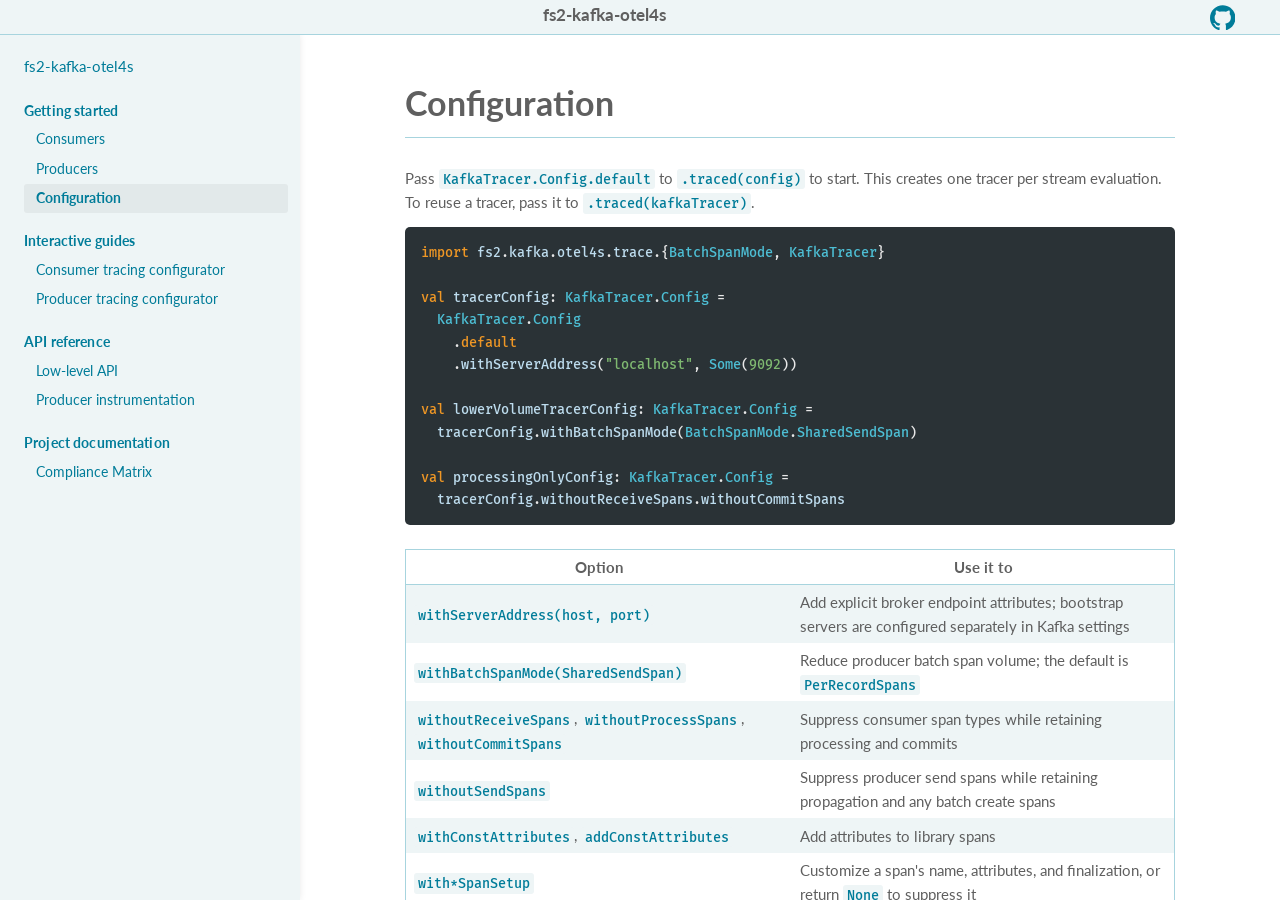
==== getting-started/configuration.html @ 9bfa2861 "deploy: 7fa67c2e1adc628a8ec768952b215c141cdf2041" ====
<!DOCTYPE html>
<html lang="en">
  
  <head>
  <meta http-equiv="Content-Type" content="text/html; charset=UTF-8">
  <meta charset="utf-8">
  <meta name="viewport" content="width=device-width, initial-scale=1.0">
  <meta name="generator" content="Typelevel Laika + Helium Theme" />
  <title>Configuration</title>
  
  <meta name="author" content="Maksym Ochenashko"/>
  
  <meta name="author" content="Maksym Ochenashko"/>
  
  
  <meta name="description" content="site"/>
  
  
  
  
  <link rel="stylesheet" href="https://fonts.googleapis.com/css?family=Lato:400,700">
  
  <link rel="stylesheet" href="https://fonts.googleapis.com/css?family=Fira+Mono:500">
  
  <link rel="stylesheet" type="text/css" href="../helium/site/icofont.min.css" />
    <link rel="stylesheet" type="text/css" href="../helium/site/laika-helium.css" />
    <link rel="stylesheet" type="text/css" href="../site.css" />
    <link rel="stylesheet" type="text/css" href="../assets/tracing-explorer.css" />
  <script src="../helium/site/laika-helium.js"></script>
    <script src="../assets/tracing-explorer.js"></script>
    <script src="../assets/consumer-spans.js"></script>
    <script src="../assets/producer-spans.js"></script>
  
  
  <script> /* for avoiding page load transitions */ </script>
</head>

  <body>

    <header id="top-bar" class="light-default dark-default">

  <div class="row">
    <a id="nav-icon">
      <i class="icofont-laika navigationMenu" title="Navigation">&#xefa2;</i>
    </a>
    
    
  </div>

  <a class="text-link" href="../">fs2-kafka-otel4s</a>

  <div class="row links">
    
    <a class="icon-link svg-link" href="https://github.com/iRevive/fs2-kafka-otel4s"><span class="github" title="Source Code"><svg class="svg-icon" width="100%" height="100%" viewBox="0 0 100 100" version="1.1" xmlns="http://www.w3.org/2000/svg" xml:space="preserve" style="fill-rule:evenodd;clip-rule:evenodd;stroke-linejoin:round;stroke-miterlimit:2;">
  <g class="svg-shape">
    <path d="M49.995,1c-27.609,-0 -49.995,22.386 -49.995,50.002c-0,22.09 14.325,40.83 34.194,47.444c2.501,0.458 3.413,-1.086 3.413,-2.412c0,-1.185 -0.043,-4.331 -0.067,-8.503c-13.908,3.021 -16.843,-6.704 -16.843,-6.704c-2.274,-5.773 -5.552,-7.311 -5.552,-7.311c-4.54,-3.103 0.344,-3.042 0.344,-3.042c5.018,0.356 7.658,5.154 7.658,5.154c4.46,7.64 11.704,5.433 14.552,4.156c0.454,-3.232 1.744,-5.436 3.174,-6.685c-11.102,-1.262 -22.775,-5.553 -22.775,-24.713c-0,-5.457 1.949,-9.92 5.147,-13.416c-0.516,-1.265 -2.231,-6.348 0.488,-13.233c0,0 4.199,-1.344 13.751,5.126c3.988,-1.108 8.266,-1.663 12.518,-1.682c4.245,0.019 8.523,0.574 12.517,1.682c9.546,-6.47 13.736,-5.126 13.736,-5.126c2.728,6.885 1.013,11.968 0.497,13.233c3.204,3.496 5.141,7.959 5.141,13.416c0,19.209 -11.691,23.436 -22.83,24.673c1.795,1.544 3.394,4.595 3.394,9.26c0,6.682 -0.061,12.076 -0.061,13.715c0,1.338 0.899,2.894 3.438,2.406c19.853,-6.627 34.166,-25.354 34.166,-47.438c-0,-27.616 -22.389,-50.002 -50.005,-50.002"/>
  </g>
</svg></span></a>
    
  </div>  

</header>
    
    <nav id="sidebar">

  <div class="row">
    
    <a class="icon-link svg-link" href="https://github.com/iRevive/fs2-kafka-otel4s"><span class="github" title="Source Code"><svg class="svg-icon" width="100%" height="100%" viewBox="0 0 100 100" version="1.1" xmlns="http://www.w3.org/2000/svg" xml:space="preserve" style="fill-rule:evenodd;clip-rule:evenodd;stroke-linejoin:round;stroke-miterlimit:2;">
  <g class="svg-shape">
    <path d="M49.995,1c-27.609,-0 -49.995,22.386 -49.995,50.002c-0,22.09 14.325,40.83 34.194,47.444c2.501,0.458 3.413,-1.086 3.413,-2.412c0,-1.185 -0.043,-4.331 -0.067,-8.503c-13.908,3.021 -16.843,-6.704 -16.843,-6.704c-2.274,-5.773 -5.552,-7.311 -5.552,-7.311c-4.54,-3.103 0.344,-3.042 0.344,-3.042c5.018,0.356 7.658,5.154 7.658,5.154c4.46,7.64 11.704,5.433 14.552,4.156c0.454,-3.232 1.744,-5.436 3.174,-6.685c-11.102,-1.262 -22.775,-5.553 -22.775,-24.713c-0,-5.457 1.949,-9.92 5.147,-13.416c-0.516,-1.265 -2.231,-6.348 0.488,-13.233c0,0 4.199,-1.344 13.751,5.126c3.988,-1.108 8.266,-1.663 12.518,-1.682c4.245,0.019 8.523,0.574 12.517,1.682c9.546,-6.47 13.736,-5.126 13.736,-5.126c2.728,6.885 1.013,11.968 0.497,13.233c3.204,3.496 5.141,7.959 5.141,13.416c0,19.209 -11.691,23.436 -22.83,24.673c1.795,1.544 3.394,4.595 3.394,9.26c0,6.682 -0.061,12.076 -0.061,13.715c0,1.338 0.899,2.894 3.438,2.406c19.853,-6.627 34.166,-25.354 34.166,-47.438c-0,-27.616 -22.389,-50.002 -50.005,-50.002"/>
  </g>
</svg></span></a>
    
  </div>

  <ul class="nav-list">
    <li class="level1 nav-leaf"><a href="../">fs2-kafka-otel4s</a></li>
    <li class="level1 nav-header">Getting started</li>
    <li class="level2 nav-leaf"><a href="consumers.html">Consumers</a></li>
    <li class="level2 nav-leaf"><a href="producers.html">Producers</a></li>
    <li class="level2 active nav-leaf"><a href="#">Configuration</a></li>
    <li class="level1 nav-header">Interactive guides</li>
    <li class="level2 nav-leaf"><a href="../interactive-guides/consumer-tracing.html">Consumer tracing configurator</a></li>
    <li class="level2 nav-leaf"><a href="../interactive-guides/producer-tracing.html">Producer tracing configurator</a></li>
    <li class="level1 nav-header">API reference</li>
    <li class="level2 nav-leaf"><a href="../reference/low-level-api.html">Low-level API</a></li>
    <li class="level2 nav-leaf"><a href="../reference/producer-instrumentation.html">Producer instrumentation</a></li>
    <li class="level1 nav-header">Project documentation</li>
    <li class="level2 nav-leaf"><a href="../project/compliance-matrix.html">Compliance Matrix</a></li>
  </ul>

</nav>

    <div id="container">

      
<nav id="page-nav">
  <p class="header"><a href="#">Configuration</a></p>

  <ul class="nav-list">
    <li class="level1 nav-leaf"><a href="#custom-message-keys">Custom message keys</a></li>
    <li class="level1 nav-leaf"><a href="#resource-binding-and-tracer-reuse">Resource binding and tracer reuse</a></li>
  </ul>

  <p class="footer"></p>
</nav>


      <main class="content">

        <h1 id="configuration" class="title">Configuration</h1>
        <p>Pass <code>KafkaTracer.Config.default</code> to <code>.traced(config)</code> to start. This creates one tracer per stream evaluation.
        To reuse a tracer, pass it to <code>.traced(kafkaTracer)</code>.</p>
        <pre class="keep-together pdf epub"><code class="nohighlight"><span class="keyword">import</span><span> </span><span class="identifier">fs2</span><span>.</span><span class="identifier">kafka</span><span>.</span><span class="identifier">otel4s</span><span>.</span><span class="identifier">trace</span><span>.{</span><span class="type-name">BatchSpanMode</span><span>, </span><span class="type-name">KafkaTracer</span><span>}

</span><span class="keyword">val</span><span> </span><span class="identifier">tracerConfig</span><span>: </span><span class="type-name">KafkaTracer</span><span>.</span><span class="type-name">Config</span><span> =
  </span><span class="type-name">KafkaTracer</span><span>.</span><span class="type-name">Config</span><span>
    .</span><span class="keyword">default</span><span>
    .</span><span class="identifier">withServerAddress</span><span>(</span><span class="string-literal">&quot;localhost&quot;</span><span>, </span><span class="type-name">Some</span><span>(</span><span class="number-literal">9092</span><span>))

</span><span class="keyword">val</span><span> </span><span class="identifier">lowerVolumeTracerConfig</span><span>: </span><span class="type-name">KafkaTracer</span><span>.</span><span class="type-name">Config</span><span> =
  </span><span class="identifier">tracerConfig</span><span>.</span><span class="identifier">withBatchSpanMode</span><span>(</span><span class="type-name">BatchSpanMode</span><span>.</span><span class="type-name">SharedSendSpan</span><span>)

</span><span class="keyword">val</span><span> </span><span class="identifier">processingOnlyConfig</span><span>: </span><span class="type-name">KafkaTracer</span><span>.</span><span class="type-name">Config</span><span> =
  </span><span class="identifier">tracerConfig</span><span>.</span><span class="identifier">withoutReceiveSpans</span><span>.</span><span class="identifier">withoutCommitSpans</span></code></pre>
        <table>
          <thead>
            <tr>
              <th>Option</th>
              <th>Use it to</th>
            </tr>
          </thead>
          <tbody>
            <tr>
              <td><code>withServerAddress(host, port)</code></td>
              <td>Add explicit broker endpoint attributes; bootstrap servers are configured separately in Kafka settings</td>
            </tr>
            <tr>
              <td><code>withBatchSpanMode(SharedSendSpan)</code></td>
              <td>Reduce producer batch span volume; the default is <code>PerRecordSpans</code></td>
            </tr>
            <tr>
              <td><code>withoutReceiveSpans</code>, <code>withoutProcessSpans</code>, <code>withoutCommitSpans</code></td>
              <td>Suppress consumer span types while retaining processing and commits</td>
            </tr>
            <tr>
              <td><code>withoutSendSpans</code></td>
              <td>Suppress producer send spans while retaining propagation and any batch create spans</td>
            </tr>
            <tr>
              <td><code>withConstAttributes</code>, <code>addConstAttributes</code></td>
              <td>Add attributes to library spans</td>
            </tr>
            <tr>
              <td><code>with*SpanSetup</code></td>
              <td>Customize a span&#39;s name, attributes, and finalization, or return <code>None</code> to suppress it</td>
            </tr>
          </tbody>
        </table>
        <p><code>withProcessSpanSetup</code> controls record spans. <code>withBatchProcessSpanSetup</code> controls chunk spans.
        <code>withoutProcessSpans</code> disables both.</p>
        <p>Disabling spans still runs your effects. Use <code>KafkaTracer.noop</code> to disable both spans and header propagation.</p>
        <p>Set client and group IDs in Kafka settings. Set tracing options in <code>KafkaTracer.Config</code>.</p>
        
        <h2 id="custom-message-keys" class="section"><a class="anchor-link left" href="#custom-message-keys"><i class="icofont-laika link">&#xef71;</i></a>Custom message keys</h2>
        <p>Define <code>KafkaMessageKey</code> to include custom keys in <code>messaging.kafka.message.key</code>. Return <code>None</code> to omit a key.</p>
        <p>When changing key types, use <code>tracedWithSerializers</code> to keep key attributes. Plain <code>withSerializers</code> keeps spans
        but stops deriving key attributes for the new type.</p>
        <pre><code class="nohighlight"><span class="keyword">import</span><span> </span><span class="identifier">cats</span><span>.</span><span class="identifier">effect</span><span>.</span><span class="type-name">IO</span><span>
</span><span class="keyword">import</span><span> </span><span class="identifier">fs2</span><span>.</span><span class="identifier">kafka</span><span>.</span><span class="type-name">Serializer</span><span>
</span><span class="keyword">import</span><span> </span><span class="identifier">fs2</span><span>.</span><span class="identifier">kafka</span><span>.</span><span class="identifier">otel4s</span><span>.</span><span class="identifier">trace</span><span>.{</span><span class="type-name">KafkaMessageKey</span><span>, </span><span class="type-name">TracedKafkaProducer</span><span>}

</span><span class="keyword">final</span><span> </span><span class="keyword">class</span><span> </span><span class="type-name">OrderId</span><span>(</span><span class="keyword">val</span><span> </span><span class="identifier">value</span><span>: </span><span class="type-name">String</span><span>)

</span><span class="keyword">implicit</span><span> </span><span class="keyword">val</span><span> </span><span class="identifier">orderIdKafkaMessageKey</span><span>: </span><span class="type-name">KafkaMessageKey</span><span>[</span><span class="type-name">OrderId</span><span>] =
  </span><span class="type-name">KafkaMessageKey</span><span>.</span><span class="identifier">instance</span><span>(</span><span class="identifier">id</span><span> =&gt; </span><span class="type-name">Some</span><span>(</span><span class="identifier">id</span><span>.</span><span class="identifier">value</span><span>))

</span><span class="keyword">def</span><span> </span><span class="declaration-name">remapSerializers</span><span>(
    </span><span class="identifier">producer</span><span>: </span><span class="type-name">TracedKafkaProducer</span><span>[</span><span class="type-name">IO</span><span>, </span><span class="type-name">String</span><span>, </span><span class="type-name">String</span><span>]
): </span><span class="type-name">TracedKafkaProducer</span><span>[</span><span class="type-name">IO</span><span>, </span><span class="type-name">OrderId</span><span>, </span><span class="type-name">String</span><span>] =
  </span><span class="identifier">producer</span><span>.</span><span class="identifier">tracedWithSerializers</span><span>(
    </span><span class="type-name">Serializer</span><span>[</span><span class="type-name">IO</span><span>, </span><span class="type-name">String</span><span>].</span><span class="identifier">contramap</span><span>[</span><span class="type-name">OrderId</span><span>](</span><span class="identifier">_</span><span>.</span><span class="identifier">value</span><span>),
    </span><span class="type-name">Serializer</span><span>[</span><span class="type-name">IO</span><span>, </span><span class="type-name">String</span><span>]
  )</span></code></pre>
        
        <h2 id="resource-binding-and-tracer-reuse" class="section"><a class="anchor-link left" href="#resource-binding-and-tracer-reuse"><i class="icofont-laika link">&#xef71;</i></a>Resource binding and tracer reuse</h2>
        <p>If you allocate clients through <code>Resource</code>, create a <code>KafkaTracer</code> once and bind your handles explicitly. The same
        tracer can also be passed to <code>.traced(kafkaTracer)</code> in stream syntax.</p>
        <pre><code class="nohighlight"><span class="keyword">import</span><span> </span><span class="identifier">cats</span><span>.</span><span class="identifier">effect</span><span>.</span><span class="type-name">Resource</span><span>
</span><span class="keyword">import</span><span> </span><span class="identifier">fs2</span><span>.</span><span class="identifier">kafka</span><span>.{</span><span class="type-name">ConsumerSettings</span><span>, </span><span class="type-name">KafkaConsumer</span><span>, </span><span class="type-name">KafkaProducer</span><span>, </span><span class="type-name">ProducerSettings</span><span>}
</span><span class="keyword">import</span><span> </span><span class="identifier">fs2</span><span>.</span><span class="identifier">kafka</span><span>.</span><span class="identifier">otel4s</span><span>.</span><span class="identifier">trace</span><span>.</span><span class="type-name">TracedKafkaConsumer</span><span>
</span><span class="keyword">import</span><span> </span><span class="identifier">org</span><span>.</span><span class="identifier">typelevel</span><span>.</span><span class="identifier">otel4s</span><span>.</span><span class="identifier">trace</span><span>.</span><span class="type-name">TracerProvider</span><span>

</span><span class="keyword">def</span><span> </span><span class="declaration-name">createTracedProducer</span><span>(
    </span><span class="identifier">producerSettings</span><span>: </span><span class="type-name">ProducerSettings</span><span>[</span><span class="type-name">IO</span><span>, </span><span class="type-name">String</span><span>, </span><span class="type-name">String</span><span>]
)(</span><span class="keyword">implicit</span><span> </span><span class="identifier">tracerProvider</span><span>: </span><span class="type-name">TracerProvider</span><span>[</span><span class="type-name">IO</span><span>]): </span><span class="type-name">Resource</span><span>[</span><span class="type-name">IO</span><span>, </span><span class="type-name">TracedKafkaProducer</span><span>[</span><span class="type-name">IO</span><span>, </span><span class="type-name">String</span><span>, </span><span class="type-name">String</span><span>]] =
  </span><span class="keyword">for</span><span> {
    </span><span class="identifier">kafkaTracer</span><span> &lt;- </span><span class="type-name">KafkaTracer</span><span>.</span><span class="identifier">resource</span><span>[</span><span class="type-name">IO</span><span>](</span><span class="identifier">tracerConfig</span><span>)
    </span><span class="identifier">producer</span><span> &lt;- </span><span class="type-name">KafkaProducer</span><span>.</span><span class="identifier">resource</span><span>[</span><span class="type-name">IO</span><span>, </span><span class="type-name">String</span><span>, </span><span class="type-name">String</span><span>](</span><span class="identifier">producerSettings</span><span>)
  } </span><span class="keyword">yield</span><span> </span><span class="identifier">kafkaTracer</span><span>.</span><span class="identifier">producer</span><span>(</span><span class="identifier">producer</span><span>)

</span><span class="keyword">def</span><span> </span><span class="declaration-name">createTracedConsumer</span><span>(
    </span><span class="identifier">consumerSettings</span><span>: </span><span class="type-name">ConsumerSettings</span><span>[</span><span class="type-name">IO</span><span>, </span><span class="type-name">String</span><span>, </span><span class="type-name">String</span><span>]
)(</span><span class="keyword">implicit</span><span> </span><span class="identifier">tracerProvider</span><span>: </span><span class="type-name">TracerProvider</span><span>[</span><span class="type-name">IO</span><span>]): </span><span class="type-name">Resource</span><span>[</span><span class="type-name">IO</span><span>, </span><span class="type-name">TracedKafkaConsumer</span><span>[</span><span class="type-name">IO</span><span>, </span><span class="type-name">String</span><span>, </span><span class="type-name">String</span><span>]] =
  </span><span class="keyword">for</span><span> {
    </span><span class="identifier">kafkaTracer</span><span> &lt;- </span><span class="type-name">KafkaTracer</span><span>.</span><span class="identifier">resource</span><span>[</span><span class="type-name">IO</span><span>](</span><span class="identifier">tracerConfig</span><span>)
    </span><span class="identifier">consumer</span><span> &lt;- </span><span class="type-name">KafkaConsumer</span><span>.</span><span class="identifier">resource</span><span>[</span><span class="type-name">IO</span><span>, </span><span class="type-name">String</span><span>, </span><span class="type-name">String</span><span>](</span><span class="identifier">consumerSettings</span><span>)
  } </span><span class="keyword">yield</span><span> </span><span class="identifier">kafkaTracer</span><span>.</span><span class="identifier">consumer</span><span>(</span><span class="identifier">consumer</span><span>)</span></code></pre>
        <p>Reuse traced handles for as long as their Kafka clients exist.</p>
        <table>
          <thead>
            <tr>
              <th>Metadata provider</th>
              <th>Lifetime</th>
            </tr>
          </thead>
          <tbody>
            <tr>
              <td><code>Provider.fromConsumer</code> / <code>Provider.fromProducer</code></td>
              <td>Retains the client and caches its identity on first lookup, including failed lookups</td>
            </tr>
            <tr>
              <td><code>Provider.constant</code></td>
              <td>Stores supplied metadata without retaining a client</td>
            </tr>
          </tbody>
        </table>
        <p>For commits, use metadata from the consumer that produced the offsets. Use <code>ConsumerMetadata(None, None)</code>
        when its identity is unavailable.</p>
        <p>The commit batching method requires <code>Temporal</code> for timed flushes and <code>Parallel</code> for separate committers.</p>

        
<hr class="footer-rule"/>
<footer>
  Site generated by <a href="https://typelevel.org/Laika/">Laika</a> with the Helium theme.
</footer>


      </main>

    </div>

  </body>

</html>
---- helium/site/laika-helium.css ----
:root {
  --primary-color: #007c99;
  --primary-light: #eef5f6;
  --primary-medium: #a7d4de;
  --secondary-color: #931813;
  --text-color: #5f5f5f;
  --bg-color: #ffffff;
  --gradient-top: #095269;
  --gradient-bottom: #007c99;
  --component-color: var(--primary-color);
  --component-area-bg: var(--primary-light);
  --component-hover: var(--secondary-color);
  --component-border: var(--primary-medium);
  --subtle-highlight: rgba(0, 0, 0, 0.05);
  --messages-info: #007c99;
  --messages-info-light: #ebf6f7;
  --messages-warning: #b1a400;
  --messages-warning-light: #fcfacd;
  --messages-error: #d83030;
  --messages-error-light: #ffe9e3;
  --syntax-base1: #2a3236;
  --syntax-base2: #8c878e;
  --syntax-base3: #b2adb4;
  --syntax-base4: #bddcee;
  --syntax-base5: #e8e8e8;
  --syntax-wheel1: #e28e93;
  --syntax-wheel2: #ef9725;
  --syntax-wheel3: #ffc66d;
  --syntax-wheel4: #7fb971;
  --syntax-wheel5: #4dbed4;
  --body-font: "Lato", sans-serif;
  --header-font: "Lato", sans-serif;
  --code-font: "Fira Mono", monospace;
  --body-font-size: 15px;
  --code-font-size: 0.9em;
  --small-font-size: 12px;
  --title-font-size: 34px;
  --header2-font-size: 28px;
  --header3-font-size: 20px;
  --header4-font-size: 15px;
  --block-spacing: 10px;
  --line-height: 1.5;
  --content-width: 860px;
  --nav-width: 275px;
  --top-bar-height: 35px;
  color-scheme: light dark;
}

.light-inverted {
  --component-color: var(--primary-medium);
  --component-area-bg: var(--primary-color);
  --component-hover: var(--bg-color);
  --component-border: var(--primary-light);
  --subtle-highlight: rgba(255, 255, 255, 0.15);
}

@media (prefers-color-scheme: dark) {
  :root {
    --primary-color: #a7d4de;
    --primary-light: #125d75;
    --primary-medium: #a7d4de;
    --secondary-color: #f1c47b;
    --text-color: #eeeeee;
    --bg-color: #064458;
    --gradient-top: #064458;
    --gradient-bottom: #197286;
    --component-color: var(--primary-color);
    --component-area-bg: var(--primary-light);
    --component-hover: var(--secondary-color);
    --component-border: var(--primary-medium);
    --subtle-highlight: rgba(255, 255, 255, 0.15);
    --messages-info: #ebf6f7;
    --messages-info-light: #007c99;
    --messages-warning: #fcfacd;
    --messages-warning-light: #817800;
    --messages-error: #ffe9e3;
    --messages-error-light: #d83030;
    --syntax-base1: #2a3236;
    --syntax-base2: #8c878e;
    --syntax-base3: #b2adb4;
    --syntax-base4: #bddcee;
    --syntax-base5: #e8e8e8;
    --syntax-wheel1: #e28e93;
    --syntax-wheel2: #ef9725;
    --syntax-wheel3: #ffc66d;
    --syntax-wheel4: #7fb971;
    --syntax-wheel5: #4dbed4;
  }

  .dark-inverted {
    --component-color: var(--primary-medium);
    --component-area-bg: var(--primary-color);
    --component-hover: var(--bg-color);
    --component-border: var(--primary-light);
    --subtle-highlight: rgba(0, 0, 0, 0.05);
  }
}

*, :after, :before {
  box-sizing: border-box;
}

body {
  font-family: var(--body-font);
  color: var(--text-color);
  background-color: var(--bg-color);
  font-size: var(--body-font-size);
  line-height: var(--line-height);
  position: relative;
  padding-bottom: 40px;
  margin-top: 0;
}

#container {
  position: fixed;
  top: var(--top-bar-height);
  left: 0;
  height: calc(100% - var(--top-bar-height));
  width: 100%;
  overflow-y: auto;
}

main.content {
  display: block;
  width: 100%;
  margin-right: auto;
  margin-left: auto;
  min-height: 100vh;
  padding: 15px 15px 45px;
  margin-bottom: 70px;
}

@media (min-width: 576px) {
  main.content {
    padding: 15px 30px;
  }
}

@media (min-width: 1020px) {
  #container {
    left: var(--nav-width) !important;
    width: calc(100% - var(--nav-width));
    transition: left .25s ease-out;
  }
  main.content {
    max-width: var(--content-width);
    padding: 15px 45px;
  }
}

@media (min-width: 1450px) {
  main.content {
    max-width: 1125px;
  }
  #page-nav + main.content {
    padding: 15px 310px 15px 45px;
  }
}



p, main > div {
  margin: 0 0 var(--block-spacing);
}

/* lists =========================================== */

section > ul li {
  margin-bottom: 25px;
  line-height: var(--line-height);
}

ul, ol {
  padding: 0;
  margin: 0 0 var(--block-spacing) 25px;
}

ul li {
  margin-bottom: calc(var(--block-spacing) / 2);
  line-height: var(--line-height);
}

li ul {
  margin-bottom: var(--block-spacing);
  margin-top: 0;
}

/* headers =========================================== */

section {
  padding-top: 30px;
}

h1, h2, h3, h4, h5, h6 {
  font-family: var(--header-font);
  color: var(--secondary-color);
  margin: var(--block-spacing) 0;
  line-height: 20px; /* TODO */
}

h1, h2, h3 {
  line-height: 40px; /* TODO */
}

h1 {
  font-size: var(--title-font-size);
  margin-top: calc(var(--block-spacing) * 3.5);
  margin-bottom: calc(var(--block-spacing) * 1.2);
}
h1.title {
  padding-top: calc(40px + var(--top-bar-height));
  padding-bottom: 10px;
  margin-top: 0;
  margin-bottom: calc(var(--block-spacing) * 3);
  border-bottom: 1px solid var(--component-border);
}
h2 {
  font-size: var(--header2-font-size);
  margin-top: calc(var(--block-spacing) * 3.5);
  margin-bottom: calc(var(--block-spacing) * 1.2);
}
h3 {
  font-size: var(--header3-font-size);
  margin-top: calc(var(--block-spacing) * 1.6);
  margin-bottom: calc(var(--block-spacing) / 2);
}
h4, h5, h6 {
  font-size: var(--header4-font-size);
  margin-top: calc(var(--block-spacing) * 1.6);
  margin-bottom: calc(var(--block-spacing) / 2);
}

/* links =========================================== */

a {
  color: var(--secondary-color);
  font-weight: bold;
  text-decoration: none;
}
a:hover {
  color: var(--secondary-color);
  text-decoration: underline;
}

/* images =========================================== */

.default-image-block {
  text-align: center;
}

.default-image-block img {
  width: 90%;
  height: auto;
}

img.default-image-span {
  height: 1em;
  width: auto;
}

/* anchor =========================================== */

a.anchor-link {
  visibility: hidden;
  position: absolute;
  display: inline-block;
  width: 1.4em;
  margin-top: -3px;
  text-align: right;
  text-decoration: none;
}
a.anchor-link.left {
  margin-left: -1.4em;
  padding-right: 0.5em;
}
a.anchor-link.right {
  padding-left: 0.5em;
  text-align: left;
}

h1:hover > a.anchor-link,
h2:hover > a.anchor-link,
h3:hover > a.anchor-link,
h4:hover > a.anchor-link,
h5:hover > a.anchor-link,
h6:hover > a.anchor-link {
  visibility: visible;
  text-decoration: none;
}

.anchor-link .icofont-laika {
  font-size: 0.75em;
  color: var(--primary-color);
  -webkit-font-smoothing: antialiased;
  -moz-osx-font-smoothing: grayscale;
}

/* callout =========================================== */

.callout {
  margin: calc(var(--block-spacing) * 2);
  padding: 4px 10px;
  border-radius: 5px;
}
.callout .icofont-laika {
  display: block;
  padding: 5px 0;
}

.callout.warning {
  background-color: var(--messages-warning-light);
  border-left: 7px solid var(--messages-warning);
}
.callout.warning .icofont-laika {
  color: var(--messages-warning);
}

.callout.info {
  background-color: var(--messages-info-light);
  border-left: 7px solid var(--messages-info);
}
.callout.info .icofont-laika {
  color: var(--messages-info);
}

.callout.error {
  background-color: var(--messages-error-light);
  border-left: 7px solid var(--messages-error);
}
.callout.error .icofont-laika {
  color: var(--messages-error);
}

/* inline runtime messages  ======================== */

.inline {
  border-radius: 5px;
  padding: 0 5px 2px 5px
}
.inline code {
  padding-left: 10px;
}
.inline.info {
  background-color: var(--messages-info-light);
  border: 1px solid var(--messages-info);
}
.inline.warning {
  background-color: var(--messages-warning-light);
  border: 1px solid var(--messages-warning);
}
.inline.error {
  background-color: var(--messages-error-light);
  border: 1px solid var(--messages-error);
}

/* tabs =========================================== */

.tab-container {
  margin-top: calc(var(--block-spacing) * 1.8);
  margin-bottom: calc(var(--block-spacing) * 1.8);
}
ul.tab-group {
  list-style: none;
  margin: 0;
  padding: 0;
}
li.tab {
  display: inline-block;
  border: 1px solid var(--component-border);
  border-radius: 5px 5px 0 0;
  background-color: var(--primary-light);
  padding: 2px 5px;
  margin-bottom: -1px !important;
  color: var(--primary-color);
}
li.tab a, li.tab a:hover {
  color: var(--primary-color);
  text-decoration: none;
}
li.tab.active a {
  cursor: default;
}
li.tab.active {
  background-color: var(--bg-color);
  border-bottom-color: transparent;
}
.tab-content {
  display: none;
  padding: 12px 5px 5px;
  border: 1px solid var(--component-border);
  border-radius: 0 5px 5px 5px;
  margin-top: 0 !important;
}
.tab-content.active {
  display: block;
}

/* tables =========================================== */

table {
  margin: calc(var(--block-spacing) * 2) 0;
  border: 1px solid var(--component-border);
  border-collapse: collapse;
}
thead > tr {
  border-bottom: 1px solid var(--component-border);
}
td, th {
  padding: 5px 8px;
}
tbody > tr:nth-child(odd) {
  background: var(--primary-light);
}

/* svg icon ===================================== */

.row a {
  line-height: 1.75em;
}

.svg-link {
  position: relative;
  top: 4px;
}

.svg-icon {
  height: 1.7em;
  width: 1.7em;
}

.svg-shape {
  fill: var(--component-color);
}

a:hover .svg-shape {
  fill: var(--component-hover);
}

/* footer ========================================== */

.footer-rule {
  margin-top: 30px;
}
footer {
  font-size: 0.9em;
  text-align: center;
}

/* other =========================================== */

blockquote {
  margin: calc(var(--block-spacing) * 2);
  font-style: italic;
}

p.title {
  font-weight: bold;
}
.downloads {
  display: flex;
  justify-content: space-evenly;
  margin: 30px 30px var(--block-spacing) 0;
}
.downloads img {
  width: 245px;
  height: auto;
  display: inline-block;
}

.keep-together {
  page-break-inside: avoid;
}

/* mermaid diagrams ==================== */

pre.mermaid {
  color: var(--bg-color); /* avoiding page load flicker */
  background-color: var(--bg-color);
  border: 1px solid var(--primary-medium);
  text-align: center;
}




/* top navigation bar =========================================== */

header {
  display: flex;
  justify-content: space-between;
  background-color: var(--component-area-bg);
  margin: 0;
  position: fixed;
  top: 0;
  left: 0;
  height: var(--top-bar-height);
  z-index: 2000;
  width: 100%;
  align-items: center;
  padding: 0 45px 0 20px;
  border-bottom: 1px solid var(--component-border);
}
header a, nav .row a {
  color: var(--component-color);
}
header a:hover, nav .row a:hover {
  text-decoration: none;
  cursor: pointer;
  color: var(--component-hover)
}

header .image-link {
  height: var(--top-bar-height);
  display: flex;
  flex-direction: column;
  justify-content: center;
}
header img {
  max-height: calc(var(--top-bar-height) - 10px);
  width: auto;
}

header .row a, nav .row a {
  margin: 0 0 0 20px;
}
header .row.links {
  display: none;
}
nav .row {
  margin: 10px 15px 3px 25px;
  padding-bottom: 7px;
  border-bottom: 1px solid var(--component-border);
}

#nav-icon {
  display: inline-block;
}
@media (min-width: 1020px) {
  #nav-icon {
    display: none;
  }
}
@media (min-width: 500px) {
  header .row.links {
    display: block;
  }
  nav .row {
    display: none;
  }
}

header .row.links .row.links {
  display: inline-block;
}

.text-link {
  position: relative;
  bottom: 2px;
}

.button-link, #header-right .button-link, #header-left .menu-toggle, nav .row a.button-link {
  position: relative;
  bottom: 2px;
  display: inline-block;
  border-radius: 9px;
  padding: 0 7px;
  background-color: var(--component-color);
  color: var(--component-area-bg);
  font-size: 0.9em;
}
.button-link:hover, #header-right .button-link:hover {
  background-color: var(--component-hover);
  color: var(--component-area-bg);
  text-decoration: none;
}

/* menus =================================================== */

.menu-toggle:after {
  display: inline-block;
  width: 0;
  height: 0;
  content: "";
  margin-left: 0.5em;
  margin-bottom: 0.1em;
  border-left: 8px solid transparent;
  border-right: 8px solid transparent;
  border-top: 8px solid var(--component-color);
}

.menu-toggle:hover:after {
  border-top: 8px solid var(--component-hover);
}

.menu-container {
  position: relative;
  display: inline-block;
}

.menu-content {
  display: none;
  position: absolute;
  z-index: 5000;
  left: 20px;
  top: calc(var(--top-bar-height) - 10px);
  background-color: var(--bg-color);
  border: 1px solid var(--component-border);
  border-radius: 5px;
  white-space: nowrap;
}

.menu-content ul.nav-list {
  padding-top: 5px;
  padding-bottom: 5px;
  margin: 0;
}
.menu-content .nav-list li {
  margin-left: 0;
  margin-bottom: 2px;
}
.menu-content .nav-list li a {
  margin: 0;
  line-height: 1.2;
}
.menu-content.menu-open {
  display: block;
}

/* version menu =================================================== */

.left-column {
  display: inline-block;
  width: 3.5em;
}
.version-label {
  border-radius: 3px;
  padding: 1px 3px;
  color: white;
  font-size: 0.8em;
  margin-right: 1em;
}
.version-label.eol {
  background-color: gray;
}
.version-label.stable {
  background-color: green;
}
.version-label.dev, .version-label.development, .version-label.milestone {
  background-color: yellow;
  color: black;
}

/* navigation lists - common styles (menus, main nav, page nav) ==== */

.nav-list {
  font-size: var(--body-font-size);
}

.nav-list li {
  margin-left: 10px;
  margin-bottom: 2px;
  line-height: 1.1;
}

.nav-list li a {
  display: block;
  padding: 3px 15px 4px 15px;
  color: var(--primary-color);
  font-weight: normal;
}

/* left navigation bar =========================================== */

#sidebar {
  position: fixed;
  background-color: var(--primary-light);
  width: var(--nav-width);
  margin-left: calc(var(--nav-width) * -1);
  left: 0;
  z-index: 1000;
  height: calc(100% - var(--top-bar-height));
  top: var(--top-bar-height);
  overflow-x: hidden;
  overflow-y: auto;
  transition: margin .25s ease-out;
}

@media (min-width: 1020px) {
  #sidebar {
    margin-left: 0;
    box-shadow: -2px 0 8px rgba(0, 0, 0, 0.15);
  }
}

#sidebar.nav-open {
  margin-left: 0 !important;
}

#sidebar ul {
  margin-bottom: 15px;
}

#sidebar ul.nav-list {
  padding-top: 10px;
  padding-bottom: 15px;
  margin: 0 0 0 15px;
}

#sidebar .nav-list li.level1 {
  margin-left: -5px;
  padding: 1px 0;
  font-size: 1.1em;
}

#sidebar .nav-list li.level1.nav-node {
  margin-bottom: 5px;
  border-bottom: 2px solid var(--secondary-color);
}

#sidebar .nav-list li.level1 a {
  margin-left: 0;
  padding: 3px 15px 4px 15px;
}

#sidebar .nav-list li.level1.nav-node a {
  padding-bottom: 1px;
}

#sidebar .nav-list li.nav-header {
  color: var(--secondary-color);
  display: block;
  padding: 3px 15px;
  font-weight: bold;
  text-transform: uppercase;
  margin-left: -5px;
  font-size: 1em;
}
#sidebar .nav-list li.level1.nav-header { /* for higher specificity */
  padding: 3px 15px;
}

#sidebar .nav-list li.nav-header.level2 {
  margin-left: 10px;
  margin-top: 5px;
  font-size: 0.9em;
}

#sidebar .nav-list .level3 {
  margin-left: 18px;
  font-size: 0.9em;
}

/* right page navigation =========================================== */

#page-nav .icofont-laika {
  font-size: 1.2em;
  margin-right: 0.6em;
}

ul.nav-list, #page-nav ul {
  list-style: none;
}

#page-nav ul {
  margin: 12px;
}
#page-nav .level3 {
  margin-left: 24px;
  font-size: 0.9em;
}
#page-nav a {
  display: block;
  color: var(--primary-color);
  font-weight: normal;
}
#page-nav .header, #page-nav .footer {
  padding: 5px 12px;
  margin: 0;
}
#page-nav .header {
  background-color: var(--primary-color);
}
#page-nav .footer {
  border-top: 1px solid var(--component-border);
}

#page-nav ul.nav-list {
  padding: 0;
  margin: 12px;
}
#page-nav .nav-list li {
  margin: 0 0 5px 0;
  line-height: 1.5;
}
#page-nav .nav-list .level1 {
  font-size: 1em;
}
#page-nav .nav-list .level2 {
  margin-left: 18px;
  font-size: 0.9em;
}
#page-nav .nav-list li a {
  padding: 0;
}

#page-nav li a:hover,
.nav-list li a:hover {
  background-color: rgba(0, 0, 0, 0.03);
  text-decoration: none;
}

.nav-list .active a,
.nav-list .active a:hover,
#page-nav .header a,
#page-nav .header a:hover {
  color: var(--bg-color);
  background-color: var(--primary-color);
  text-decoration: none;
}
#page-nav .footer a,
#page-nav .footer a:hover {
  color: var(--primary-color);
  text-decoration: none;
}

.nav-list li + .nav-header {
  margin-top: 9px;
}

#page-nav {
  display: none;
  position: fixed;
  top: calc(45px + var(--top-bar-height));
  right: 45px;
  width: 250px;
  background-color: var(--primary-light);
  border-radius: 5px;
}

@media (min-width: 1450px) {
  #page-nav {
    display: inline-block;
  }
}
@media (max-width: 1450px) {
  #page-nav.all-screens {
    display: block;
    position: static;
    width: 100%;
    max-width: var(--content-width);
    background-color: transparent;
    margin-left: auto;
    margin-right: auto;
    padding: 75px 45px 10px 45px;
  }
}

.icofont-laika {
  font-size: 1.75em;
}


pre {
  display: block;
  background-color: var(--syntax-base1);
  border-radius: 5px;
  padding: 12px 9px 9px 15px;
  margin: 0 0 var(--block-spacing);
  line-height: 1.4;
  word-break: break-all;
  word-wrap: break-word;
  white-space: pre-wrap;
}
code {
  font-family: var(--code-font);
  color: var(--primary-color);
  font-size: var(--code-font-size);
  font-weight: 500;
  white-space: nowrap;
  padding: 0 0.1em;
}
a code {
  color: inherit;
}
pre code {
  color: var(--syntax-base5);
  background-color: transparent;
  padding: 0;
  border: 0;
  white-space: pre-wrap;
}

code .identifier {
  color: var(--syntax-base4);
}
code .tag-punctuation {
  color: var(--syntax-base3);
}
code .comment, code .xml-cdata, code .markup-quote {
  color: var(--syntax-base2);
}

code .substitution, code .xml-processing-instruction, code .markup-emphasized, code .annotation {
  color: var(--syntax-wheel1);
}
code .keyword, code .escape-sequence, code .markup-headline {
  color: var(--syntax-wheel2);
}
code .attribute-name, .markup-link-target, code .declaration-name {
  color: var(--syntax-wheel3);
}
code .number-literal, .string-literal, .literal-value, .boolean-literal, .char-literal, .symbol-literal, .regex-literal, .markup-link-text {
  color: var(--syntax-wheel4);
}
code .type-name, code .tag-name, code .xml-dtd-tag-name, code .markup-fence {
  color: var(--syntax-wheel5);
}

code .diff-added {
  background-color: rgb(0 175 0 / 40%);
}
code .diff-removed {
  background-color: rgb(250 0 0 / 40%);
}



ul.toc, .toc ul {
  list-style: none;
}
.toc.nav-list li {
  line-height: 1.4;
}
.toc.nav-list a {
  font-weight: bold;
  color: var(--primary-color);
}
.toc.nav-list li.nav-header {
  font-size: var(--title-font-size);
  margin-bottom: 20px;
  margin-top: 36px;
  background: linear-gradient(180deg, rgba(0,0,0,0) 65%, var(--primary-light) 65%);
  color: var(--secondary-color);
  display: block;
  padding: 3px 15px;
  font-weight: bold;
  text-transform: uppercase;
  margin-left: -5px;
  line-height: 20px;
}
.toc.active {
  display: none;
}
.toc.level2 {
  font-size: var(--header2-font-size);
  margin-left: 10px;
  margin-top: 20px;
}
.toc.level2 a {
  color: var(--secondary-color);
}
.toc.level3 {
  font-size: var(--header3-font-size);
  margin-left: 25px;
}
.toc.level4 {
  font-size: var(--body-font-size);
  margin-left: 40px;
}
.toc.level3 a, .toc.level4 a {
  color: var(--primary-color);
}
p.toc {
  margin-bottom: 5px;
}
---- site.css ----
/* Copyright 2026 Typelevel. Licensed under the Apache License, Version 2.0.
 * Adapted from https://github.com/typelevel/otel4s/pull/1337. */
:root {
  --block-spacing: 12px;
  --line-height: 1.6;
  --nav-width: 300px;
}

/* Project identity */

#top-bar > .text-link {
  color: var(--text-color);
  font-weight: bold;
  font-size: 1.15em;
}

/* Content hierarchy */

main.content h1,
main.content h2,
main.content h3,
main.content h4,
main.content h5,
main.content h6 {
  color: var(--text-color);
  line-height: 1.25;
}

main.content h1.title {
  padding-top: 32px;
  padding-bottom: 12px;
  margin-bottom: 28px;
}

main.content h2 {
  margin-top: 44px;
  margin-bottom: 14px;
}

main.content h3,
main.content h4,
main.content h5,
main.content h6 {
  margin-top: 26px;
}

main.content pre {
  padding: 14px 16px;
  line-height: 1.5;
  overflow-x: auto;
  overflow-wrap: anywhere;
  word-break: normal;
  white-space: pre-wrap;
}

main.content pre code {
  white-space: pre-wrap;
}

main.content :not(pre) > code {
  padding: 0.12em 0.3em;
  background-color: var(--primary-light);
  border-radius: 3px;
}

/* Build-tool and configuration selectors */

main.content .tab-container {
  margin-top: 20px;
  margin-bottom: 24px;
}

main.content li.tab {
  padding: 5px 9px;
  margin-right: 4px;
  border: 0;
  border-bottom: 2px solid transparent;
  border-radius: 0;
  background: transparent;
}

main.content li.tab:not(.active):hover {
  background: var(--primary-light);
  border-bottom-color: var(--component-border);
}

main.content li.tab.active {
  border-bottom-color: var(--secondary-color);
  background: transparent;
}

main.content li.tab.active a {
  color: var(--text-color);
  font-weight: bold;
}

main.content li.tab a:focus-visible {
  outline: 2px solid var(--primary-color);
  outline-offset: 3px;
}

main.content .tab-content {
  padding: 14px 0 0;
  border: 0;
  border-top: 1px solid var(--component-border);
  border-radius: 0;
}

/* Callouts and tables */

main.content .callout {
  margin: 20px 0;
  padding: 10px 14px;
  border-radius: 3px;
}

main.content .callout .icofont-laika {
  display: block;
  padding: 0 0 5px;
  font-size: 1em;
}

main.content .callout.info,
main.content .callout.warning,
main.content .callout.error {
  border-left-width: 4px;
}

main.content .callout > :last-child {
  margin-bottom: 0;
}

@media (max-width: 575px) {
  main.content table {
    display: block;
    max-width: 100%;
    overflow-x: auto;
  }
}

/* Main navigation */

#sidebar ul.nav-list {
  padding: 16px 12px 28px;
  margin: 0;
}

#sidebar .nav-list li {
  margin-bottom: 1px;
  line-height: 1.3;
}

#sidebar .nav-list li a,
#sidebar .nav-list li.level1 a,
#sidebar .nav-list li.level1.nav-node a {
  padding: 5px 12px;
  border-radius: 3px;
}

#sidebar .nav-list li.level1 {
  margin-left: 0;
  font-size: 1em;
}

#sidebar .nav-list li.level2 {
  margin-left: 12px;
  font-size: 0.95em;
}

#sidebar .nav-list li.nav-header,
#sidebar .nav-list li.level1.nav-header {
  padding: 5px 12px;
  margin-top: 14px;
  margin-left: 0;
  color: var(--primary-color);
  font-size: 0.92em;
  letter-spacing: 0.01em;
  text-transform: none;
}

#sidebar .nav-list .active a,
#sidebar .nav-list .active a:hover {
  color: var(--primary-color);
  background: var(--subtle-highlight);
  font-weight: bold;
}

/* Page outline */

#page-nav .header {
  background: transparent;
  border-bottom: 1px solid var(--component-border);
}

#page-nav .header a,
#page-nav .header a:hover {
  color: var(--primary-color);
  background: transparent;
  font-weight: bold;
}

#page-nav .footer {
  border-top: 0;
}

#page-nav .nav-list li {
  margin-bottom: 7px;
  line-height: 1.35;
}
---- assets/tracing-explorer.css ----
/* Copyright 2026 Typelevel. Licensed under the Apache License, Version 2.0. */
.tracing-explorer {
  --ce-client: var(--primary-color, #245a70);
  --ce-consumer: var(--secondary-color, #b84343);
  --ce-app: var(--text-color, #334155);
  --ce-border: var(--component-border, #cbd5e1);
  --ce-columns: 4;
  margin: 1.5rem 0 2.5rem;
  font-variant-numeric: tabular-nums;
}
.tracing-explorer [hidden] { display: none !important; }
.tracing-explorer .ce-picker { display: grid; grid-template-columns: 1.25fr 1fr; gap: 1rem; }
.tracing-explorer fieldset {
  min-width: 0;
  margin: 0;
  padding: 1rem 1.15rem 1.15rem;
  border: 1px solid var(--ce-border);
  border-radius: 10px;
}
.tracing-explorer legend { font-weight: 600; padding: 0 0.4rem; }
.tracing-explorer .ce-controls > label {
  display: grid;
  grid-template-columns: 90px minmax(0, 1fr);
  align-items: center;
  gap: 0.65rem;
  margin: 0 0 0.65rem;
  font-size: 0.9em;
}
.tracing-explorer select,
.tracing-explorer input:not([type="checkbox"]) {
  box-sizing: border-box;
  min-width: 0;
  width: 100%;
  padding: 0.5rem 0.6rem;
  font: inherit;
  color: inherit;
  background: var(--bg-color, #fff);
  border: 1px solid var(--ce-border);
  border-radius: 5px;
}
.tracing-explorer input[type="checkbox"] {
  width: 1rem;
  height: 1rem;
  margin: 0;
  flex-shrink: 0;
  accent-color: var(--ce-client);
}
.tracing-explorer .ce-toggles {
  display: flex;
  flex-wrap: wrap;
  gap: 0.35rem 1rem;
  padding-top: 0.75rem;
  margin-top: 1rem;
  border-top: 1px solid var(--ce-border);
}
.tracing-explorer .ce-toggles label { display: flex; align-items: center; gap: 0.45rem; min-height: 2rem; font-size: 0.9em; }
.tracing-explorer button { font: inherit; color: inherit; cursor: pointer; touch-action: manipulation; }
.tracing-explorer button:disabled { cursor: default; opacity: 0.55; }
.tracing-explorer button {
  padding: 0.45rem 0.7rem;
  border: 1px solid var(--ce-border);
  border-radius: 5px;
  background: var(--bg-color, #fff);
  font-size: 0.9em;
}
.tracing-explorer button:hover { background: var(--subtle-highlight, #f1f5f9); }
.tracing-explorer :focus-visible { outline: 2px solid var(--ce-client); outline-offset: 3px; }
.tracing-explorer .ce-constants > p { font-size: 0.9em; }
.tracing-explorer .ce-attribute-row { display: grid; grid-template-columns: minmax(0, 1fr) 90px; gap: 0.5rem; margin-bottom: 0.9rem; }
.tracing-explorer .ce-attribute-row > :nth-child(3) { grid-column: 1; }
.tracing-explorer .ce-attribute-row > button { grid-column: 2; }
.tracing-explorer [data-errors] { color: var(--secondary-color, #b84343); }
.tracing-explorer [data-errors]:empty { margin: 0; }
.tracing-explorer .ce-work { display: grid; grid-template-columns: repeat(var(--ce-columns), minmax(0, 1fr)); gap: 3px; }
.tracing-explorer .ce-phase { padding: 0.8rem 0.35rem; background: var(--subtle-highlight, #f1f5f9); text-align: center; overflow-wrap: anywhere; font-size: 0.85em; border-radius: 4px; }
.tracing-explorer .ce-span-row {
  display: grid;
  grid-template-columns: minmax(140px, 1.25fr) minmax(120px, 1.6fr) 52px minmax(85px, 0.8fr);
  gap: 0.75rem;
  align-items: center;
  padding: 0.55rem 0.5rem;
  border-radius: 5px;
}
.tracing-explorer .ce-heading { border-bottom: 1px solid var(--ce-border); border-radius: 0; font-size: 0.85em; }
.tracing-explorer .ce-axis { display: flex; justify-content: space-between; font-size: 0.85em; white-space: nowrap; }
.tracing-explorer .ce-track {
  display: grid;
  grid-template-columns: repeat(var(--ce-columns), minmax(0, 1fr));
  background: repeating-linear-gradient(to right, var(--ce-border) 0 1px, transparent 1px calc(100% / var(--ce-columns)));
}
.tracing-explorer .ce-bar { height: 1rem; min-width: 0; padding: 0; border: 0; border-radius: 3px; background: var(--ce-client); }
.tracing-explorer [data-kind="PRODUCER"] .ce-bar,
.tracing-explorer [data-kind="CONSUMER"] .ce-bar { background: var(--ce-consumer); }
.tracing-explorer [data-kind="INTERNAL"] .ce-bar { background: var(--ce-app); }
.tracing-explorer .ce-bar:hover { filter: brightness(1.15); }
.tracing-explorer .ce-span { margin: 0.2rem 0; border: 1px solid transparent; border-radius: 6px; }
.tracing-explorer .ce-span > summary { list-style: none; cursor: pointer; }
.tracing-explorer .ce-span > summary::-webkit-details-marker { display: none; }
.tracing-explorer .ce-span-name { display: flex; align-items: baseline; gap: 0.5rem; min-width: 0; overflow-wrap: anywhere; font-size: 0.9em; }
.tracing-explorer .ce-span-name::before { content: "+"; flex-shrink: 0; width: 0.75rem; font-weight: 600; }
.tracing-explorer .ce-span[open] .ce-span-name::before { content: "−"; }
.tracing-explorer .ce-child .ce-span-name { padding-left: 1rem; }
.tracing-explorer .ce-span[open] { border-color: var(--ce-border); }
.tracing-explorer .ce-span[open] > summary,
.tracing-explorer .ce-span > summary:hover { background: var(--subtle-highlight, #f1f5f9); }
.tracing-explorer .ce-span[open] .ce-span-name { font-weight: 600; }
.tracing-explorer .ce-span-details { padding: 0.75rem 1rem; border-top: 1px solid var(--ce-border); }
.tracing-explorer .ce-span-details p { font-size: 0.9em; overflow-wrap: anywhere; }
.tracing-explorer .ce-links { display: flex; justify-content: flex-end; flex-wrap: wrap; gap: 0.3rem; }
.tracing-explorer .ce-links-heading { text-align: right; }
.tracing-explorer .ce-context-link { padding: 0.1rem 0.4rem; border: 1px dashed var(--ce-border); border-radius: 4px; font-size: 0.8em; }
.tracing-explorer .ce-context-link:hover { background: var(--subtle-highlight, #f1f5f9); }
.tracing-explorer .ce-context { margin: 0.6rem 0; padding: 0.8rem 1rem; border: 1px dashed var(--ce-border); border-radius: 6px; scroll-margin-top: 6rem; }
.tracing-explorer .ce-context:target { border-color: var(--ce-client); background: var(--subtle-highlight, #f1f5f9); }
.tracing-explorer .ce-context h4 { margin: 0 0 0.4rem; }
.tracing-explorer .ce-context p { margin: 0; font-size: 0.85em; }
.tracing-explorer .ce-code-actions { display: flex; align-items: center; gap: 0.75rem; margin-bottom: 0.6rem; }
.tracing-explorer .ce-duration { font-size: 0.8em; }
.tracing-explorer .ce-attributes { width: 100%; table-layout: fixed; font-size: 0.85em; }
.tracing-explorer .ce-attributes th:first-child { width: 44%; }
.tracing-explorer .ce-attributes td,
.tracing-explorer .ce-attributes th { padding: 0.5rem; overflow-wrap: anywhere; text-align: left; }
.tracing-explorer .ce-attributes th { font-weight: 600; }
.tracing-explorer .ce-constant { background: var(--subtle-highlight, #f1f5f9); }
.tracing-explorer .ce-notice { font-weight: 600; }
.tracing-explorer .ce-muted { font-size: 0.85em; line-height: 1.6; }
.tracing-explorer pre { white-space: pre-wrap; overflow-wrap: anywhere; }
@media (max-width: 900px) { .tracing-explorer .ce-picker { grid-template-columns: 1fr; } }
@media (max-width: 550px) {
  .tracing-explorer fieldset { padding: 0.85rem; }
  .tracing-explorer .ce-span-row { grid-template-columns: minmax(95px, 1fr) minmax(90px, 1.2fr) 40px; gap: 0.4rem; }
  .tracing-explorer .ce-links { grid-column: 2 / -1; }
  .tracing-explorer .ce-links-heading { display: none; }
  .tracing-explorer .ce-span-details { padding: 0.7rem; }
  .tracing-explorer .ce-axis { font-size: 0.75em; }
  .tracing-explorer .ce-attributes th:first-child { width: 38%; }
  .tracing-explorer .ce-attributes { font-size: 0.8em; }
}
@media (prefers-reduced-motion: reduce) { .tracing-explorer * { scroll-behavior: auto; } }

.tracing-explorer .ce-attributes { display: table; }

.tracing-explorer .ce-span { scroll-margin-top: 6rem; }
.tracing-explorer .ce-span:target { border-color: var(--ce-client); }
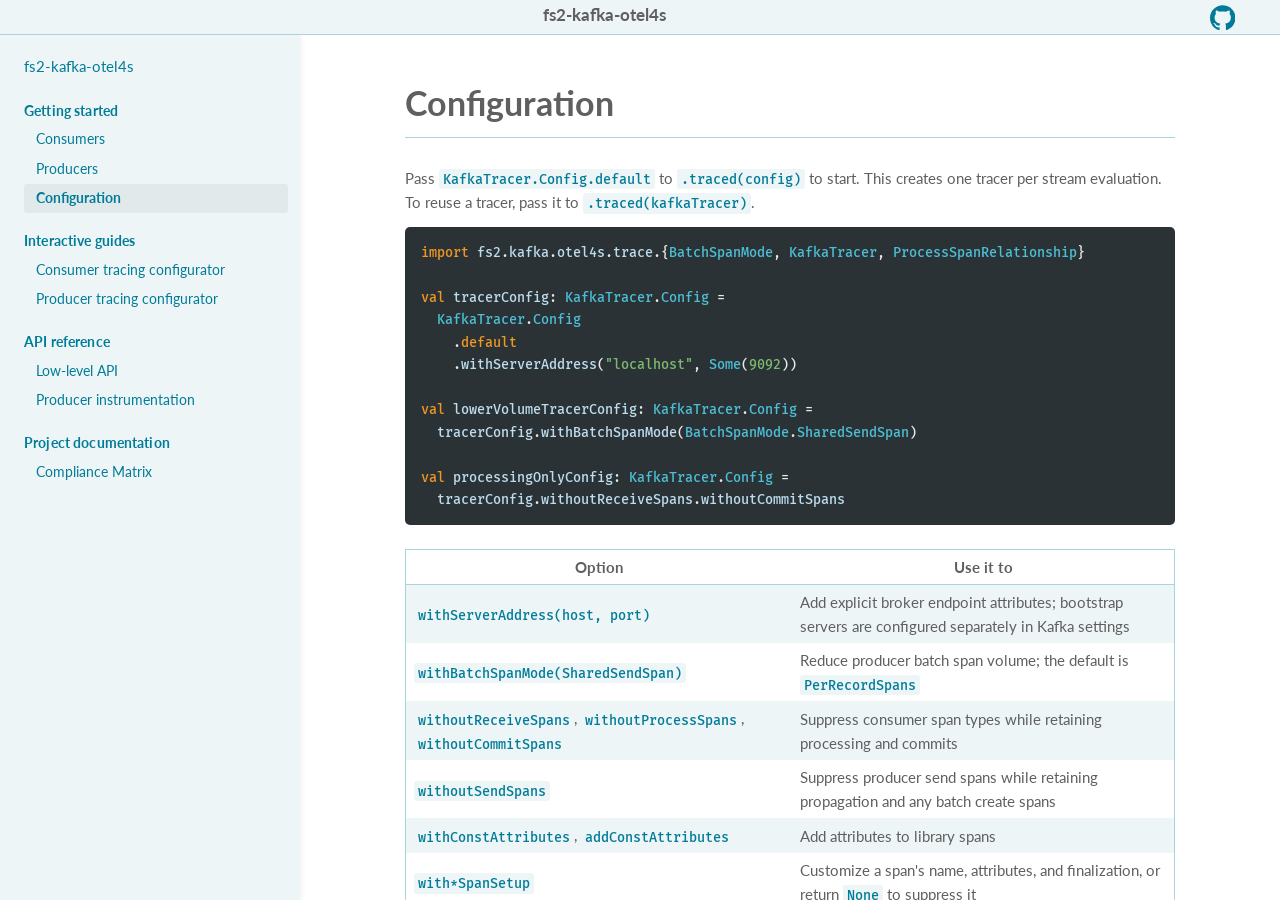
==== commit cc142b7a: "deploy: eb96d20526943f2482939b7805a2cea39a769d26" ====
--- a/getting-started/configuration.html
+++ b/getting-started/configuration.html
@@ -98,6 +98,7 @@
   <p class="header"><a href="#">Configuration</a></p>
 
   <ul class="nav-list">
+    <li class="level1 nav-leaf"><a href="#process-span-relationships">Process span relationships</a></li>
     <li class="level1 nav-leaf"><a href="#custom-message-keys">Custom message keys</a></li>
     <li class="level1 nav-leaf"><a href="#resource-binding-and-tracer-reuse">Resource binding and tracer reuse</a></li>
   </ul>
@@ -111,7 +112,7 @@
         <h1 id="configuration" class="title">Configuration</h1>
         <p>Pass <code>KafkaTracer.Config.default</code> to <code>.traced(config)</code> to start. This creates one tracer per stream evaluation.
         To reuse a tracer, pass it to <code>.traced(kafkaTracer)</code>.</p>
-        <pre class="keep-together pdf epub"><code class="nohighlight"><span class="keyword">import</span><span> </span><span class="identifier">fs2</span><span>.</span><span class="identifier">kafka</span><span>.</span><span class="identifier">otel4s</span><span>.</span><span class="identifier">trace</span><span>.{</span><span class="type-name">BatchSpanMode</span><span>, </span><span class="type-name">KafkaTracer</span><span>}
+        <pre class="keep-together pdf epub"><code class="nohighlight"><span class="keyword">import</span><span> </span><span class="identifier">fs2</span><span>.</span><span class="identifier">kafka</span><span>.</span><span class="identifier">otel4s</span><span>.</span><span class="identifier">trace</span><span>.{</span><span class="type-name">BatchSpanMode</span><span>, </span><span class="type-name">KafkaTracer</span><span>, </span><span class="type-name">ProcessSpanRelationship</span><span>}
 
 </span><span class="keyword">val</span><span> </span><span class="identifier">tracerConfig</span><span>: </span><span class="type-name">KafkaTracer</span><span>.</span><span class="type-name">Config</span><span> =
   </span><span class="type-name">KafkaTracer</span><span>.</span><span class="type-name">Config</span><span>
@@ -161,6 +162,37 @@
         <code>withoutProcessSpans</code> disables both.</p>
         <p>Disabling spans still runs your effects. Use <code>KafkaTracer.noop</code> to disable both spans and header propagation.</p>
         <p>Set client and group IDs in Kafka settings. Set tracing options in <code>KafkaTracer.Config</code>.</p>
+        
+        <h2 id="process-span-relationships" class="section"><a class="anchor-link left" href="#process-span-relationships"><i class="icofont-laika link">&#xef71;</i></a>Process span relationships</h2>
+        <p>Set <code>SpanSetup.Process.relationship</code> through either process setup hook:</p>
+        <table>
+          <thead>
+            <tr>
+              <th>Mode</th>
+              <th>Behavior</th>
+            </tr>
+          </thead>
+          <tbody>
+            <tr>
+              <td><code>Link</code> (default)</td>
+              <td>Start a root span and link to message context</td>
+            </tr>
+            <tr>
+              <td><code>ParentFromRecord</code></td>
+              <td>Use message context as parent, retaining the message link and linking any distinct valid ambient context</td>
+            </tr>
+          </tbody>
+        </table>
+        <pre class="keep-together pdf epub"><code class="nohighlight"><span class="keyword">val</span><span> </span><span class="identifier">perTopicConfig</span><span> = </span><span class="identifier">tracerConfig</span><span>.</span><span class="identifier">withProcessSpanSetup</span><span> { </span><span class="identifier">ctx</span><span> =&gt;
+  </span><span class="type-name">KafkaTracer</span><span>.</span><span class="type-name">Config</span><span>.</span><span class="type-name">Defaults</span><span>.</span><span class="identifier">processSpanSetup</span><span>(</span><span class="identifier">ctx</span><span>).</span><span class="identifier">map</span><span> { </span><span class="identifier">setup</span><span> =&gt;
+    </span><span class="keyword">if</span><span> (</span><span class="identifier">ctx</span><span>.</span><span class="identifier">topic</span><span> == </span><span class="string-literal">&quot;orders&quot;</span><span>) </span><span class="identifier">setup</span><span>.</span><span class="identifier">withRelationship</span><span>(</span><span class="type-name">ProcessSpanRelationship</span><span>.</span><span class="type-name">ParentFromRecord</span><span>)
+    </span><span class="keyword">else</span><span> </span><span class="identifier">setup</span><span>
+  }
+}</span></code></pre>
+        <p>Use <code>withBatchProcessSpanSetup</code> independently for batch processing, with
+        <code>KafkaTracer.Config.Defaults.batchProcessSpanSetup(ctx)</code> as the starting point.
+        Parenting applies to single-record processing and singleton batches. Missing or invalid context produces a root;
+        multiple-record batches remain linked roots. Receive and commit behavior stays the same.</p>
         
         <h2 id="custom-message-keys" class="section"><a class="anchor-link left" href="#custom-message-keys"><i class="icofont-laika link">&#xef71;</i></a>Custom message keys</h2>
         <p>Define <code>KafkaMessageKey</code> to include custom keys in <code>messaging.kafka.message.key</code>. Return <code>None</code> to omit a key.</p>
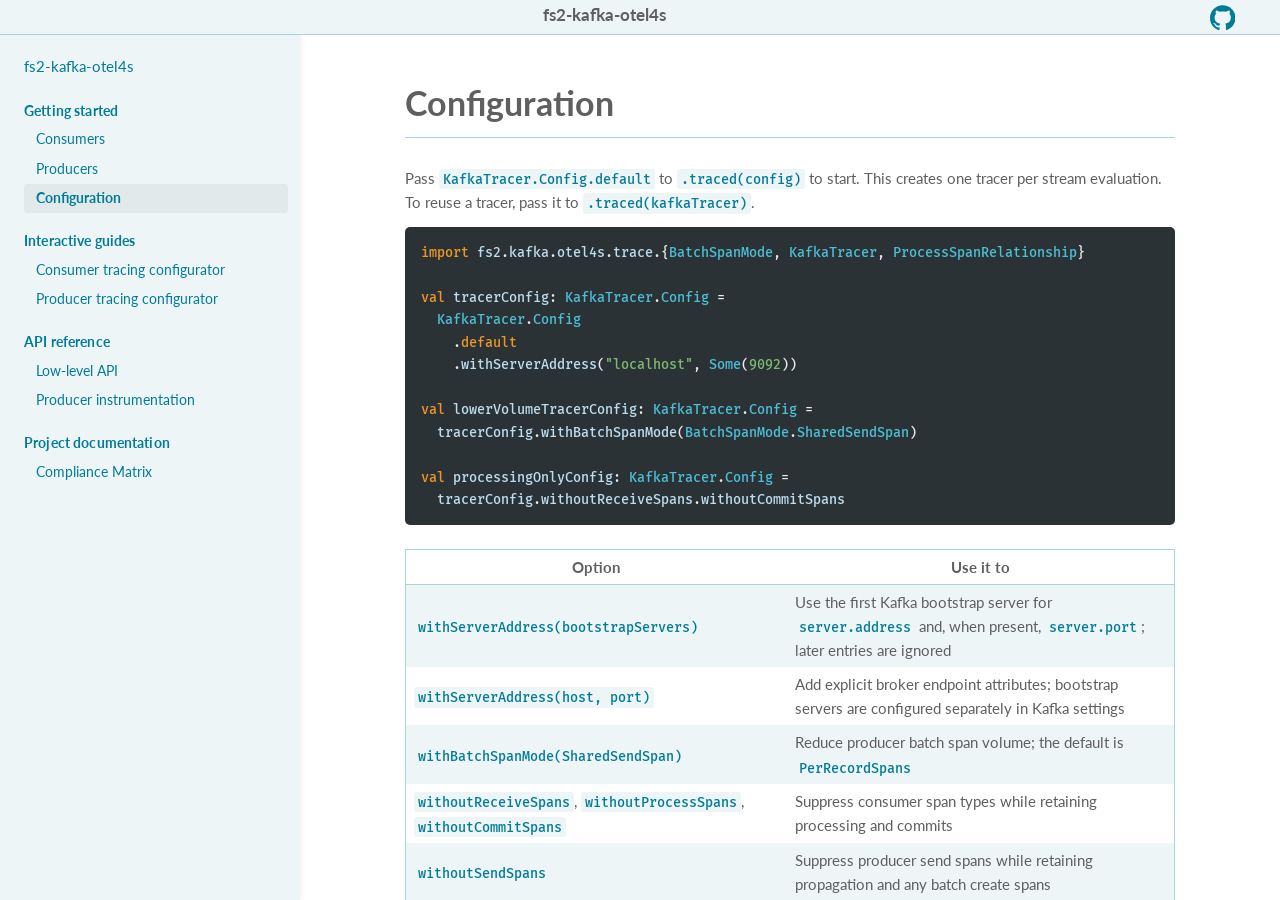
==== commit 8a65b7ff: "deploy: bf3c1d4f6cbf5e6d905a3475dea58e844a1b6e10" ====
--- a/getting-started/configuration.html
+++ b/getting-started/configuration.html
@@ -133,6 +133,10 @@
           </thead>
           <tbody>
             <tr>
+              <td><code>withServerAddress(bootstrapServers)</code></td>
+              <td>Use the first Kafka bootstrap server for <code>server.address</code> and, when present, <code>server.port</code>; later entries are ignored</td>
+            </tr>
+            <tr>
               <td><code>withServerAddress(host, port)</code></td>
               <td>Add explicit broker endpoint attributes; bootstrap servers are configured separately in Kafka settings</td>
             </tr>
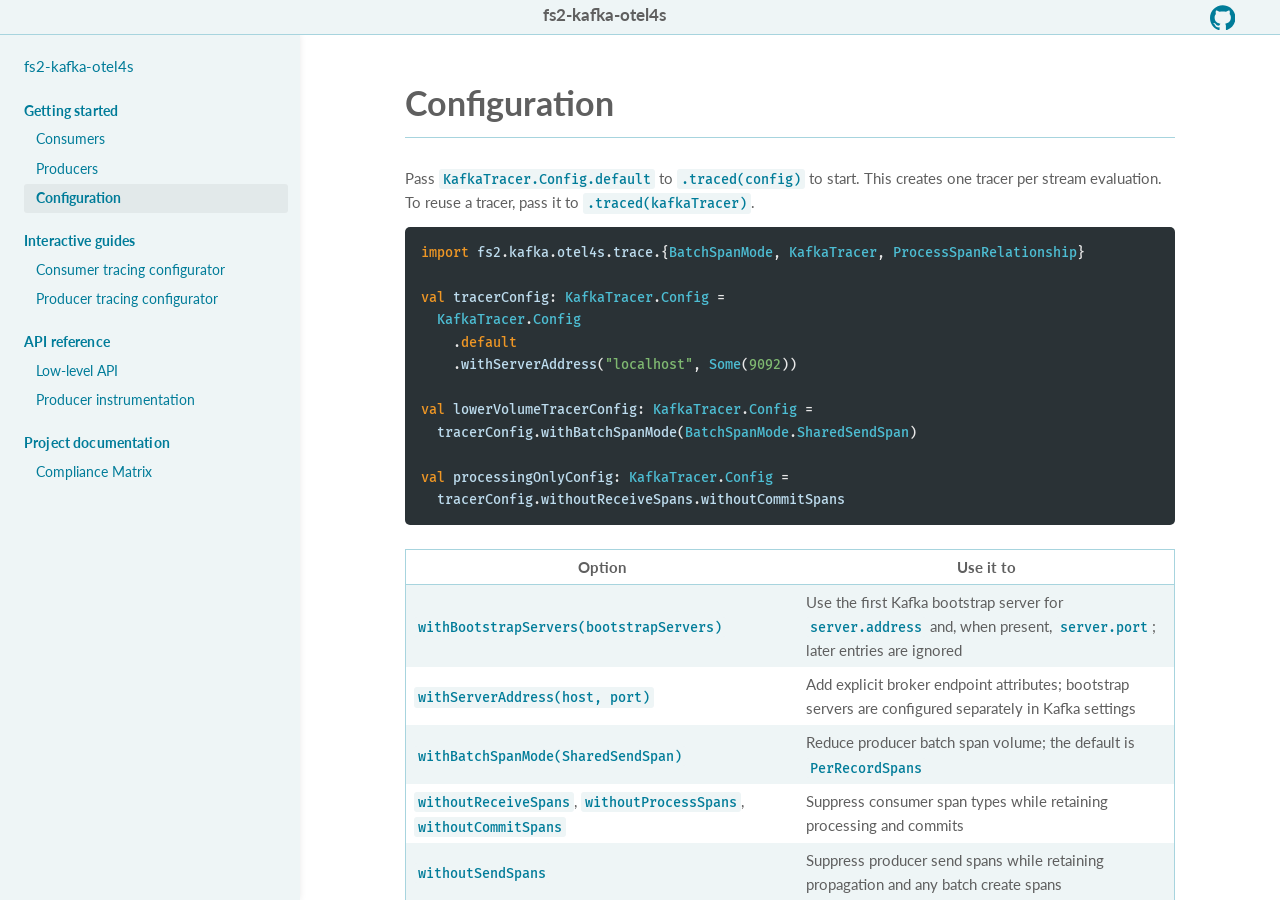
==== commit 99822d33: "deploy: aa14a18b5fa0501084d24e793154272d03be5ef6" ====
--- a/getting-started/configuration.html
+++ b/getting-started/configuration.html
@@ -133,7 +133,7 @@
           </thead>
           <tbody>
             <tr>
-              <td><code>withServerAddress(bootstrapServers)</code></td>
+              <td><code>withBootstrapServers(bootstrapServers)</code></td>
               <td>Use the first Kafka bootstrap server for <code>server.address</code> and, when present, <code>server.port</code>; later entries are ignored</td>
             </tr>
             <tr>
@@ -199,7 +199,7 @@
         multiple-record batches remain linked roots. Receive and commit behavior stays the same.</p>
         
         <h2 id="custom-message-keys" class="section"><a class="anchor-link left" href="#custom-message-keys"><i class="icofont-laika link">&#xef71;</i></a>Custom message keys</h2>
-        <p>Define <code>KafkaMessageKey</code> to include custom keys in <code>messaging.kafka.message.key</code>. Return <code>None</code> to omit a key.</p>
+        <p>Define <code>KafkaMessageKey</code> to include custom keys in <code>kafka.message.key</code>. Return <code>None</code> to omit a key.</p>
         <p>When changing key types, use <code>tracedWithSerializers</code> to keep key attributes. Plain <code>withSerializers</code> keeps spans
         but stops deriving key attributes for the new type.</p>
         <pre><code class="nohighlight"><span class="keyword">import</span><span> </span><span class="identifier">cats</span><span>.</span><span class="identifier">effect</span><span>.</span><span class="type-name">IO</span><span>
@@ -263,7 +263,7 @@
         </table>
         <p>For commits, use metadata from the consumer that produced the offsets. Use <code>ConsumerMetadata(None, None)</code>
         when its identity is unavailable.</p>
-        <p>The commit batching method requires <code>Temporal</code> for timed flushes and <code>Parallel</code> for separate committers.</p>
+        <p>The commit batching method requires <code>Temporal</code> for timed flushes and derives <code>Parallel</code> internally for separate committers.</p>
 
         
 <hr class="footer-rule"/>
